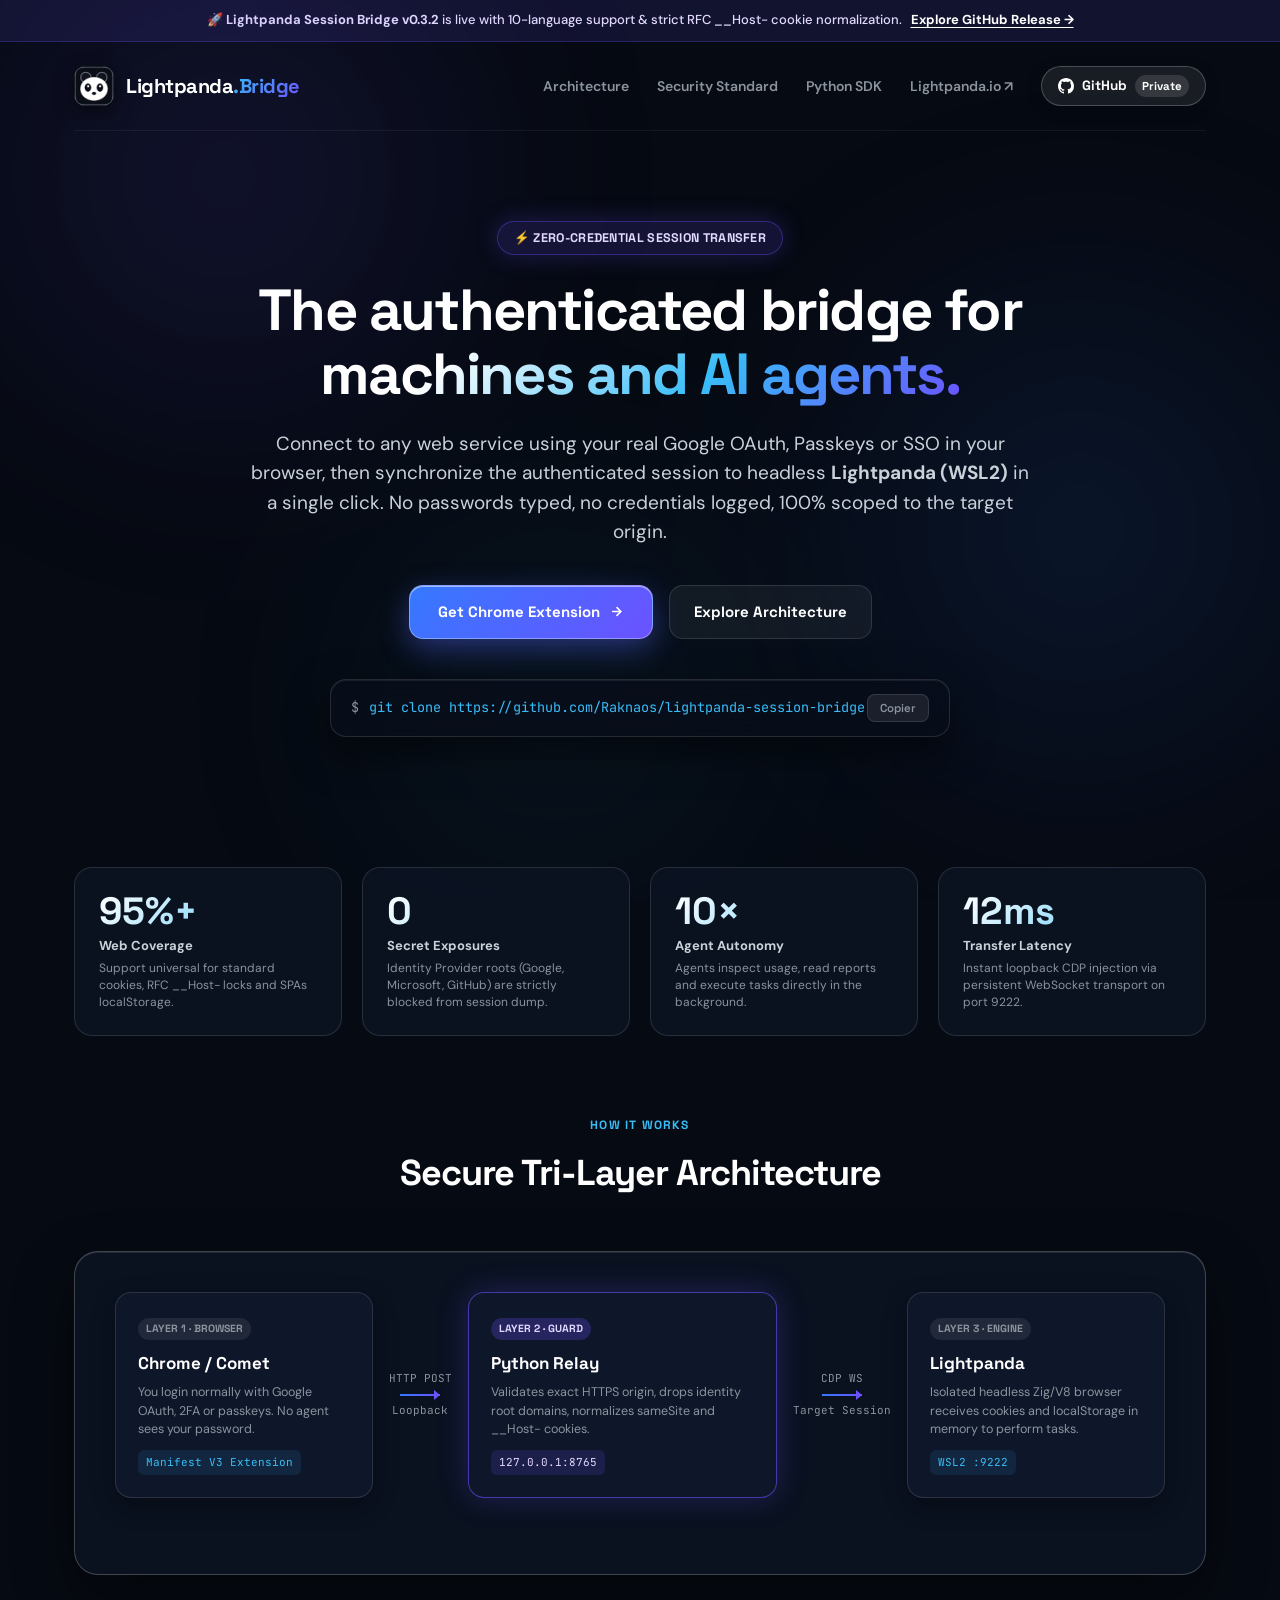
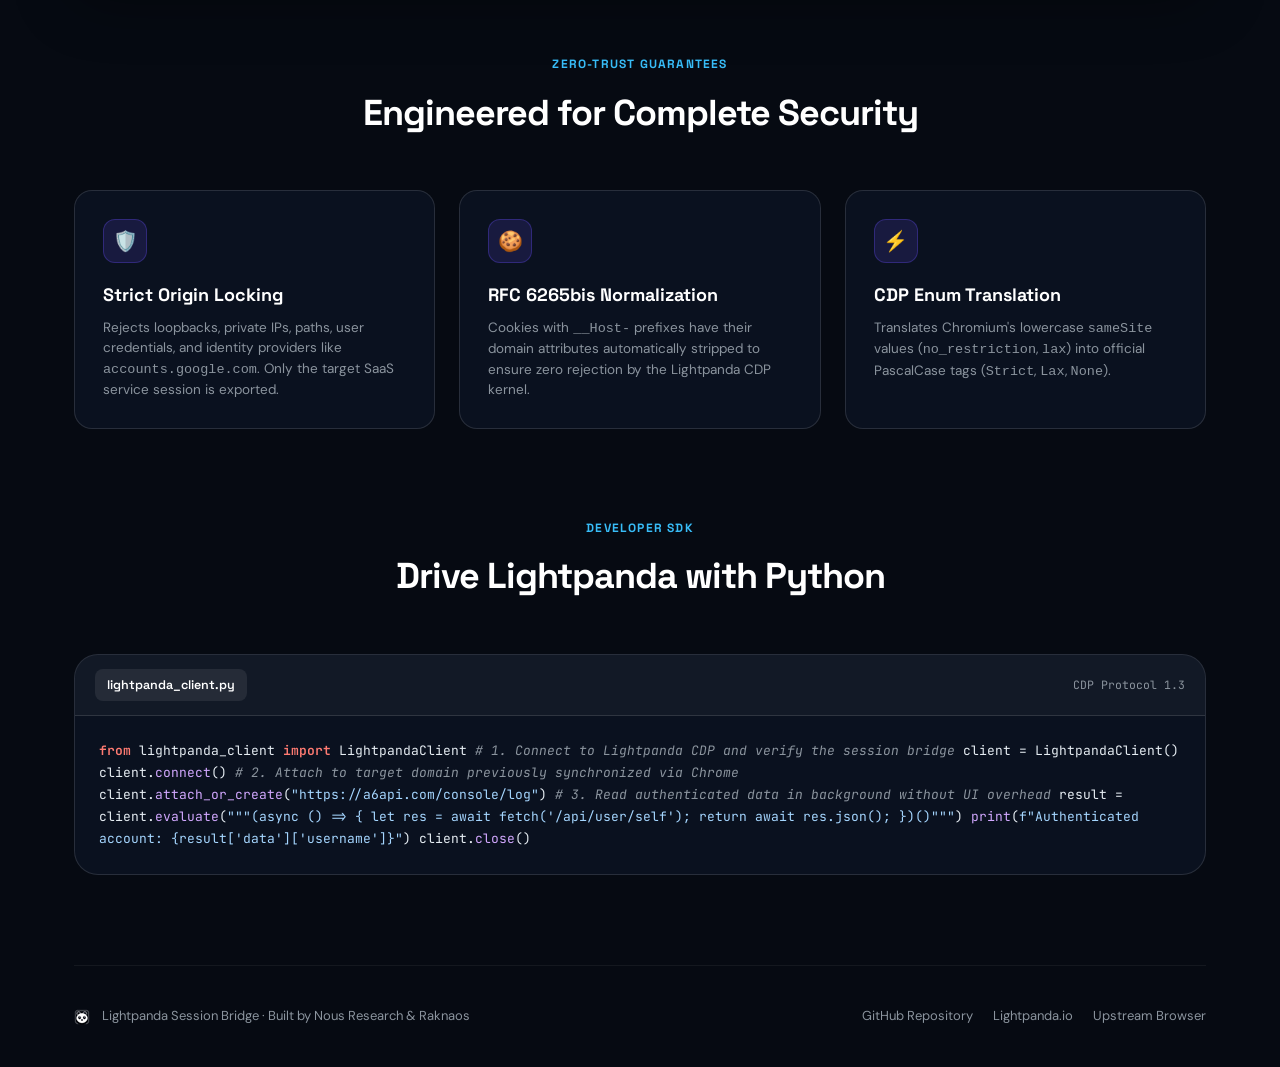
==== index.html @ ca89ea11 "feat(web): landing page with Quota Glass theme & lightpanda.io inspired benchmark layout, live GitHu" ====
<!doctype html>
<html lang="fr">
<head>
  <meta charset="utf-8">
  <meta name="viewport" content="width=device-width, initial-scale=1">
  <title>Lightpanda Session Bridge — The Authenticated Bridge for AI Agents</title>
  
  <link rel="preconnect" href="https://fonts.googleapis.com">
  <link rel="preconnect" href="https://fonts.gstatic.com" crossorigin>
  <link href="https://fonts.googleapis.com/css2?family=DM+Sans:ital,opsz,wght@0,9..40,400..700;1,9..40,400..700&family=Space+Grotesk:wght@500;600;700;800&family=JetBrains+Mono:wght@400;500;600&display=swap" rel="stylesheet">
  
  <style>
    /* =========================================================================
       QUOTA GLASS & LIGHTPANDA IO HYBRID DESIGN SYSTEM
       Theme: Deep glass, lilac / cyan / electric blue / purple 140° gradients
       ========================================================================= */
    :root {
      color-scheme: dark;
      --bg: #060a12;
      --bg-alt: #0a0f1d;
      --ink: #f0f6fc;
      --ink-secondary: #c9d1d9;
      --soft: #8b949e;
      --muted: #484f58;
      
      --blue: #3579ff;
      --violet: #6b52ff;
      --violet-blue: #5468ff;
      --lilac: #e2d9ff;
      --cyan: #38bdf8;
      --ice: #c8f7ff;
      --lime: #22c55e;
      
      --glass-alpha: 0.85;
      --card-bg: rgba(13, 20, 36, 0.75);
      --card-bg-hover: rgba(18, 28, 50, 0.85);
      --edge: rgba(255, 255, 255, 0.12);
      --edge-strong: rgba(255, 255, 255, 0.22);
      --edge-subtle: rgba(255, 255, 255, 0.06);
      
      --glow-violet: rgba(107, 82, 255, 0.28);
      --glow-blue: rgba(53, 121, 255, 0.25);
      --glow-cyan: rgba(56, 189, 248, 0.2);
      
      --radius-xl: 24px;
      --radius-lg: 18px;
      --radius-md: 12px;
      --radius-sm: 8px;
    }

    * { box-sizing: border-box; margin: 0; padding: 0; }

    html, body {
      width: 100%;
      min-height: 100%;
      background: var(--bg);
      color: var(--ink);
      font-family: 'DM Sans', -apple-system, BlinkMacSystemFont, "Segoe UI", Roboto, sans-serif;
      font-size: 15px;
      line-height: 1.6;
      -webkit-font-smoothing: antialiased;
      overflow-x: hidden;
    }

    /* Ambient Glow Background Spheres */
    .bg-glow-container {
      position: fixed;
      top: 0;
      left: 0;
      width: 100vw;
      height: 100vh;
      overflow: hidden;
      z-index: 0;
      pointer-events: none;
    }
    .glow-orb {
      position: absolute;
      border-radius: 50%;
      filter: blur(100px);
      opacity: 0.55;
    }
    .glow-orb-1 {
      width: 650px;
      height: 650px;
      top: -150px;
      left: -100px;
      background: radial-gradient(circle, var(--glow-violet) 0%, rgba(107, 82, 255, 0.05) 60%, transparent 80%);
    }
    .glow-orb-2 {
      width: 700px;
      height: 700px;
      top: 20%;
      right: -150px;
      background: radial-gradient(circle, var(--glow-blue) 0%, rgba(53, 121, 255, 0.04) 60%, transparent 80%);
    }
    .glow-orb-3 {
      width: 600px;
      height: 600px;
      bottom: -100px;
      left: 20%;
      background: radial-gradient(circle, var(--glow-cyan) 0%, transparent 75%);
      opacity: 0.35;
    }

    /* Layout Container */
    .container {
      max-width: 1180px;
      margin: 0 auto;
      padding: 0 24px;
      position: relative;
      z-index: 1;
    }

    /* Top Announcement Banner (Lightpanda style) */
    .top-banner {
      background: rgba(107, 82, 255, 0.12);
      border-bottom: 1px solid rgba(107, 82, 255, 0.25);
      padding: 10px 0;
      text-align: center;
      font-size: 13px;
      color: var(--lilac);
      font-weight: 500;
    }
    .top-banner a {
      color: #fff;
      font-weight: 700;
      text-decoration: underline;
      text-underline-offset: 3px;
      margin-left: 6px;
    }

    /* Navbar */
    .navbar {
      display: flex;
      align-items: center;
      justify-content: space-between;
      padding: 24px 0;
      border-bottom: 1px solid var(--edge-subtle);
      margin-bottom: 50px;
    }
    .nav-brand {
      display: flex;
      align-items: center;
      gap: 12px;
      text-decoration: none;
      color: #fff;
    }
    .brand-avatar {
      width: 40px;
      height: 40px;
      border-radius: 12px;
      background: linear-gradient(145deg, #0d1424, #1a233a);
      box-shadow: 0 6px 18px rgba(0, 0, 0, 0.5), inset 0 0 0 1px rgba(255, 255, 255, 0.25);
      display: flex;
      align-items: center;
      justify-content: center;
      overflow: hidden;
    }
    .brand-avatar img {
      width: 100%;
      height: 100%;
      object-fit: cover;
    }
    .brand-name {
      font-family: 'Space Grotesk', sans-serif;
      font-size: 20px;
      font-weight: 800;
      letter-spacing: -0.5px;
    }
    .brand-name span {
      background: linear-gradient(135deg, var(--cyan), var(--violet));
      -webkit-background-clip: text;
      -webkit-text-fill-color: transparent;
    }

    .nav-links {
      display: flex;
      align-items: center;
      gap: 28px;
    }
    .nav-link {
      color: var(--soft);
      text-decoration: none;
      font-weight: 600;
      font-size: 14px;
      transition: color 0.15s ease;
    }
    .nav-link:hover {
      color: #fff;
    }

    .github-btn {
      display: inline-flex;
      align-items: center;
      gap: 8px;
      padding: 8px 16px;
      border-radius: 99px;
      background: rgba(255, 255, 255, 0.08);
      border: 1px solid var(--edge-strong);
      color: #fff;
      font-family: 'Space Grotesk', sans-serif;
      font-size: 13.5px;
      font-weight: 700;
      text-decoration: none;
      backdrop-filter: blur(12px);
      box-shadow: 0 4px 16px rgba(0, 0, 0, 0.2);
      transition: all 0.2s ease;
    }
    .github-btn:hover {
      background: rgba(255, 255, 255, 0.15);
      border-color: rgba(255, 255, 255, 0.4);
      transform: translateY(-1px);
    }
    .github-stars {
      background: rgba(255, 255, 255, 0.12);
      padding: 2px 7px;
      border-radius: 99px;
      font-size: 11.5px;
    }

    /* Hero Section (Inspiré lightpanda.io) */
    .hero {
      text-align: center;
      padding: 40px 0 70px;
      max-width: 920px;
      margin: 0 auto;
    }
    .hero-badge {
      display: inline-flex;
      align-items: center;
      gap: 8px;
      padding: 6px 16px;
      border-radius: 99px;
      background: rgba(107, 82, 255, 0.15);
      border: 1px solid rgba(107, 82, 255, 0.35);
      color: var(--lilac);
      font-family: 'Space Grotesk', sans-serif;
      font-size: 12.5px;
      font-weight: 700;
      letter-spacing: 0.3px;
      margin-bottom: 24px;
      box-shadow: 0 0 24px rgba(107, 82, 255, 0.25);
    }
    .hero-title {
      font-family: 'Space Grotesk', sans-serif;
      font-size: 58px;
      font-weight: 800;
      line-height: 1.1;
      letter-spacing: -1.8px;
      margin-bottom: 22px;
      color: #ffffff;
    }
    .hero-title .gradient-text {
      background: linear-gradient(135deg, #ffffff 20%, var(--cyan) 60%, var(--violet) 100%);
      -webkit-background-clip: text;
      -webkit-text-fill-color: transparent;
      display: inline-block;
    }
    .hero-subtitle {
      font-size: 19px;
      color: var(--ink-secondary);
      line-height: 1.55;
      margin-bottom: 38px;
      max-width: 780px;
      margin-left: auto;
      margin-right: auto;
    }

    /* Hero CTA Row */
    .hero-actions {
      display: flex;
      align-items: center;
      justify-content: center;
      gap: 16px;
      margin-bottom: 40px;
    }
    .btn-cta-primary {
      display: inline-flex;
      align-items: center;
      gap: 9px;
      padding: 14px 28px;
      border-radius: 14px;
      background: linear-gradient(135deg, var(--blue) 0%, var(--violet) 100%);
      color: #fff;
      font-family: 'Space Grotesk', sans-serif;
      font-weight: 700;
      font-size: 15px;
      text-decoration: none;
      box-shadow: 0 10px 30px rgba(84, 104, 255, 0.4), inset 0 1px 0 rgba(255, 255, 255, 0.5);
      transition: all 0.2s cubic-bezier(0.16, 1, 0.3, 1);
      border: 1px solid rgba(255, 255, 255, 0.35);
    }
    .btn-cta-primary:hover {
      transform: translateY(-2px);
      box-shadow: 0 16px 40px rgba(84, 104, 255, 0.55), inset 0 1px 0 rgba(255, 255, 255, 0.7);
      filter: brightness(1.06);
    }
    .btn-cta-secondary {
      display: inline-flex;
      align-items: center;
      gap: 8px;
      padding: 14px 24px;
      border-radius: 14px;
      background: rgba(255, 255, 255, 0.05);
      border: 1px solid var(--edge);
      color: #fff;
      font-family: 'Space Grotesk', sans-serif;
      font-weight: 700;
      font-size: 15px;
      text-decoration: none;
      transition: all 0.15s ease;
    }
    .btn-cta-secondary:hover {
      background: rgba(255, 255, 255, 0.1);
      border-color: rgba(255, 255, 255, 0.25);
    }

    /* Terminal Quickstart Box */
    .terminal-box {
      background: rgba(9, 14, 26, 0.85);
      backdrop-filter: blur(24px);
      border: 1px solid var(--edge);
      border-radius: 16px;
      max-width: 620px;
      margin: 0 auto;
      padding: 14px 20px;
      display: flex;
      align-items: center;
      justify-content: space-between;
      font-family: 'JetBrains Mono', monospace;
      font-size: 13.5px;
      color: var(--cyan);
      box-shadow: 0 16px 40px rgba(0, 0, 0, 0.5), inset 0 1px 0 rgba(255, 255, 255, 0.08);
    }
    .terminal-code {
      display: flex;
      align-items: center;
      gap: 10px;
    }
    .terminal-prompt {
      color: var(--soft);
      user-select: none;
    }
    .copy-btn {
      background: rgba(255, 255, 255, 0.08);
      border: 1px solid var(--edge);
      color: var(--soft);
      padding: 6px 12px;
      border-radius: 8px;
      cursor: pointer;
      font-size: 11.5px;
      font-family: 'Space Grotesk', sans-serif;
      font-weight: 600;
      transition: all 0.15s ease;
    }
    .copy-btn:hover {
      background: rgba(255, 255, 255, 0.15);
      color: #fff;
    }

    /* Benchmark / Stats Bar (Like lightpanda.io 9x / 16x) */
    .metrics-grid {
      display: grid;
      grid-template-columns: repeat(4, 1fr);
      gap: 20px;
      margin: 60px 0 80px;
    }
    .metric-card {
      background: var(--card-bg);
      backdrop-filter: blur(20px);
      border: 1px solid var(--edge);
      border-radius: var(--radius-lg);
      padding: 24px;
      text-align: left;
      position: relative;
      overflow: hidden;
      transition: all 0.2s ease;
    }
    .metric-card:hover {
      border-color: var(--edge-strong);
      transform: translateY(-2px);
      background: var(--card-bg-hover);
    }
    .metric-val {
      font-family: 'Space Grotesk', sans-serif;
      font-size: 38px;
      font-weight: 800;
      color: #fff;
      line-height: 1;
      margin-bottom: 6px;
      background: linear-gradient(135deg, #ffffff, var(--cyan));
      -webkit-background-clip: text;
      -webkit-text-fill-color: transparent;
    }
    .metric-label {
      font-size: 13px;
      font-weight: 700;
      color: var(--ink-secondary);
      margin-bottom: 4px;
    }
    .metric-desc {
      font-size: 12px;
      color: var(--soft);
      line-height: 1.4;
    }

    /* Architecture Interactive Schema Section */
    .section-title-wrap {
      text-align: center;
      margin-bottom: 48px;
    }
    .section-eyebrow {
      font-family: 'Space Grotesk', sans-serif;
      font-size: 12px;
      text-transform: uppercase;
      letter-spacing: 1.2px;
      color: var(--cyan);
      font-weight: 700;
      margin-bottom: 10px;
    }
    .section-heading {
      font-family: 'Space Grotesk', sans-serif;
      font-size: 36px;
      font-weight: 800;
      letter-spacing: -1px;
      color: #fff;
    }

    .schema-board {
      background: var(--card-bg);
      backdrop-filter: blur(28px);
      border: 1px solid var(--edge-strong);
      border-radius: var(--radius-xl);
      padding: 40px;
      box-shadow: 0 24px 60px rgba(0, 0, 0, 0.4), inset 0 1px 0 rgba(255, 255, 255, 0.1);
      margin-bottom: 80px;
    }
    .diagram-steps {
      display: grid;
      grid-template-columns: 1fr auto 1.2fr auto 1fr;
      align-items: center;
      gap: 16px;
      margin-bottom: 36px;
    }
    .diagram-node {
      background: rgba(16, 24, 44, 0.85);
      border: 1px solid var(--edge);
      border-radius: 16px;
      padding: 22px;
      position: relative;
      box-shadow: 0 8px 24px rgba(0, 0, 0, 0.3);
    }
    .diagram-node.active-node {
      border-color: rgba(107, 82, 255, 0.6);
      box-shadow: 0 0 30px rgba(107, 82, 255, 0.25);
    }
    .node-badge {
      font-size: 10.5px;
      font-family: 'Space Grotesk', sans-serif;
      font-weight: 700;
      text-transform: uppercase;
      padding: 3px 8px;
      border-radius: 99px;
      background: rgba(255, 255, 255, 0.08);
      color: var(--soft);
      display: inline-block;
      margin-bottom: 10px;
    }
    .node-title {
      font-family: 'Space Grotesk', sans-serif;
      font-size: 17px;
      font-weight: 700;
      color: #fff;
      margin-bottom: 6px;
    }
    .node-desc {
      font-size: 12.5px;
      color: var(--soft);
      line-height: 1.45;
    }
    .node-tag {
      margin-top: 12px;
      font-family: 'JetBrains Mono', monospace;
      font-size: 11px;
      color: var(--cyan);
      background: rgba(56, 189, 248, 0.1);
      padding: 4px 8px;
      border-radius: 6px;
      display: inline-block;
    }

    .diagram-arrow {
      color: var(--violet);
      display: flex;
      flex-direction: column;
      align-items: center;
      gap: 6px;
      font-family: 'JetBrains Mono', monospace;
      font-size: 11px;
      color: var(--soft);
    }
    .arrow-line {
      width: 40px;
      height: 2px;
      background: linear-gradient(90deg, var(--blue), var(--violet));
      position: relative;
    }
    .arrow-line::after {
      content: '';
      position: absolute;
      right: 0;
      top: -4px;
      border-left: 6px solid var(--violet);
      border-top: 5px solid transparent;
      border-bottom: 5px solid transparent;
    }

    /* Technical Callout Highlights */
    .tech-grid {
      display: grid;
      grid-template-columns: repeat(3, 1fr);
      gap: 24px;
      margin-bottom: 90px;
    }
    .tech-card {
      background: var(--card-bg);
      border: 1px solid var(--edge);
      border-radius: var(--radius-lg);
      padding: 28px;
      transition: all 0.2s ease;
    }
    .tech-card:hover {
      border-color: var(--edge-strong);
      transform: translateY(-2px);
    }
    .tech-icon {
      width: 44px;
      height: 44px;
      border-radius: 12px;
      background: rgba(107, 82, 255, 0.15);
      border: 1px solid rgba(107, 82, 255, 0.3);
      display: flex;
      align-items: center;
      justify-content: center;
      color: var(--lilac);
      font-size: 20px;
      margin-bottom: 18px;
    }
    .tech-title {
      font-family: 'Space Grotesk', sans-serif;
      font-size: 18px;
      font-weight: 700;
      color: #fff;
      margin-bottom: 8px;
    }
    .tech-desc {
      font-size: 13.5px;
      color: var(--soft);
      line-height: 1.5;
    }

    /* Live Code Showcase */
    .code-section {
      background: var(--card-bg);
      border: 1px solid var(--edge);
      border-radius: var(--radius-xl);
      overflow: hidden;
      margin-bottom: 90px;
    }
    .code-header {
      background: rgba(255, 255, 255, 0.03);
      border-bottom: 1px solid var(--edge);
      padding: 14px 20px;
      display: flex;
      align-items: center;
      justify-content: space-between;
    }
    .code-tabs {
      display: flex;
      gap: 8px;
    }
    .code-tab {
      padding: 6px 12px;
      border-radius: 8px;
      font-family: 'Space Grotesk', sans-serif;
      font-size: 12.5px;
      font-weight: 600;
      background: rgba(255, 255, 255, 0.08);
      color: #fff;
      border: none;
      cursor: pointer;
    }
    .code-body {
      padding: 24px;
      font-family: 'JetBrains Mono', monospace;
      font-size: 13px;
      line-height: 1.7;
      color: #e6edf3;
      overflow-x: auto;
    }
    .code-keyword { color: #ff7b72; font-weight: 600; }
    .code-func { color: #d2a8ff; }
    .code-string { color: #a5d6ff; }
    .code-comment { color: #8b949e; font-style: italic; }

    /* Footer */
    .site-footer {
      border-top: 1px solid var(--edge-subtle);
      padding: 40px 0;
      display: flex;
      align-items: center;
      justify-content: space-between;
      color: var(--soft);
      font-size: 13px;
    }
    .footer-left {
      display: flex;
      align-items: center;
      gap: 12px;
    }
    .footer-links {
      display: flex;
      gap: 20px;
    }
    .footer-links a {
      color: var(--soft);
      text-decoration: none;
      transition: color 0.15s ease;
    }
    .footer-links a:hover {
      color: #fff;
    }
  </style>
</head>
<body>

  <!-- Ambient Lighting Effects -->
  <div class="bg-glow-container">
    <div class="glow-orb glow-orb-1"></div>
    <div class="glow-orb glow-orb-2"></div>
    <div class="glow-orb glow-orb-3"></div>
  </div>

  <!-- Announcement Bar -->
  <div class="top-banner">
    🚀 <strong>Lightpanda Session Bridge v0.3.2</strong> is live with 10-language support & strict RFC __Host- cookie normalization.
    <a href="https://github.com/Raknaos/lightpanda-session-bridge" target="_blank" rel="noopener">Explore GitHub Release →</a>
  </div>

  <div class="container">
    <!-- Navigation -->
    <header class="navbar">
      <a href="#" class="nav-brand">
        <div class="brand-avatar">
          <img src="extension/icons/icon48.png" alt="Lightpanda Logo">
        </div>
        <div class="brand-name">Lightpanda<span>.Bridge</span></div>
      </a>

      <nav class="nav-links">
        <a href="#architecture" class="nav-link">Architecture</a>
        <a href="#security" class="nav-link">Security Standard</a>
        <a href="#code" class="nav-link">Python SDK</a>
        <a href="https://lightpanda.io" target="_blank" rel="noopener" class="nav-link">Lightpanda.io ↗</a>
        <a href="https://github.com/Raknaos/lightpanda-session-bridge" target="_blank" rel="noopener" class="github-btn">
          <svg width="16" height="16" viewBox="0 0 24 24" fill="currentColor"><path d="M12 0C5.37 0 0 5.37 0 12c0 5.31 3.435 9.795 8.205 11.385.6.105.825-.255.825-.57 0-.285-.015-1.23-.015-2.235-3.015.555-3.795-.735-4.035-1.41-.135-.345-.72-1.41-1.23-1.695-.42-.225-1.02-.78-.015-.795.945-.015 1.62.87 1.845 1.23 1.08 1.815 2.805 1.305 3.495.99.105-.78.42-1.305.765-1.605-2.67-.3-5.46-1.335-5.46-5.925 0-1.305.465-2.385 1.23-3.225-.12-.3-.54-1.53.12-3.18 0 0 1.005-.315 3.3 1.23.96-.27 1.98-.405 3-.405s2.04.135 3 .405c2.295-1.56 3.3-1.23 3.3-1.23.66 1.65.24 2.88.12 3.18.765.84 1.23 1.905 1.23 3.225 0 4.605-2.805 5.625-5.475 5.925.435.375.81 1.095.81 2.22 0 1.605-.015 2.895-.015 3.3 0 .315.225.69.825.57A12.02 12.02 0 0024 12c0-6.63-5.37-12-12-12z"/></svg>
          <span>GitHub</span>
          <span class="github-stars" id="gh-badge">Private</span>
        </a>
      </nav>
    </header>

    <!-- Hero Section -->
    <section class="hero">
      <div class="hero-badge">
        <span>⚡ ZERO-CREDENTIAL SESSION TRANSFER</span>
      </div>
      <h1 class="hero-title">
        The authenticated bridge for <br><span class="gradient-text">machines and AI agents.</span>
      </h1>
      <p class="hero-subtitle">
        Connect to any web service using your real Google OAuth, Passkeys or SSO in your browser, then synchronize the authenticated session to headless <strong>Lightpanda (WSL2)</strong> in a single click. No passwords typed, no credentials logged, 100% scoped to the target origin.
      </p>

      <div class="hero-actions">
        <a href="https://github.com/Raknaos/lightpanda-session-bridge" target="_blank" rel="noopener" class="btn-cta-primary">
          <span>Get Chrome Extension</span>
          <svg width="15" height="15" viewBox="0 0 24 24" fill="none" stroke="currentColor" stroke-width="2.5"><path d="M5 12h14M12 5l7 7-7 7"/></svg>
        </a>
        <a href="#architecture" class="btn-cta-secondary">
          <span>Explore Architecture</span>
        </a>
      </div>

      <!-- Quickstart Command -->
      <div class="terminal-box">
        <div class="terminal-code">
          <span class="terminal-prompt">$</span>
          <span>git clone https://github.com/Raknaos/lightpanda-session-bridge</span>
        </div>
        <button class="copy-btn" onclick="navigator.clipboard.writeText('git clone https://github.com/Raknaos/lightpanda-session-bridge')">Copier</button>
      </div>
    </section>

    <!-- Key Metrics Section -->
    <div class="metrics-grid">
      <div class="metric-card">
        <div class="metric-val">95%+</div>
        <div class="metric-label">Web Coverage</div>
        <div class="metric-desc">Support universal for standard cookies, RFC __Host- locks and SPAs localStorage.</div>
      </div>
      <div class="metric-card">
        <div class="metric-val">0</div>
        <div class="metric-label">Secret Exposures</div>
        <div class="metric-desc">Identity Provider roots (Google, Microsoft, GitHub) are strictly blocked from session dump.</div>
      </div>
      <div class="metric-card">
        <div class="metric-val">10×</div>
        <div class="metric-label">Agent Autonomy</div>
        <div class="metric-desc">Agents inspect usage, read reports and execute tasks directly in the background.</div>
      </div>
      <div class="metric-card">
        <div class="metric-val">12ms</div>
        <div class="metric-label">Transfer Latency</div>
        <div class="metric-desc">Instant loopback CDP injection via persistent WebSocket transport on port 9222.</div>
      </div>
    </div>

    <!-- Architecture Section -->
    <section id="architecture">
      <div class="section-title-wrap">
        <div class="section-eyebrow">How It Works</div>
        <h2 class="section-heading">Secure Tri-Layer Architecture</h2>
      </div>

      <div class="schema-board">
        <div class="diagram-steps">
          <!-- Step 1 -->
          <div class="diagram-node">
            <span class="node-badge">Layer 1 · Browser</span>
            <h3 class="node-title">Chrome / Comet</h3>
            <p class="node-desc">You login normally with Google OAuth, 2FA or passkeys. No agent sees your password.</p>
            <span class="node-tag">Manifest V3 Extension</span>
          </div>

          <!-- Connector -->
          <div class="diagram-arrow">
            <span>HTTP POST</span>
            <div class="arrow-line"></div>
            <span>Loopback</span>
          </div>

          <!-- Step 2 -->
          <div class="diagram-node active-node">
            <span class="node-badge" style="background: rgba(107, 82, 255, 0.25); color: var(--lilac);">Layer 2 · Guard</span>
            <h3 class="node-title">Python Relay</h3>
            <p class="node-desc">Validates exact HTTPS origin, drops identity root domains, normalizes sameSite and __Host- cookies.</p>
            <span class="node-tag" style="color: var(--lilac); background: rgba(107, 82, 255, 0.15);">127.0.0.1:8765</span>
          </div>

          <!-- Connector -->
          <div class="diagram-arrow">
            <span>CDP WS</span>
            <div class="arrow-line"></div>
            <span>Target Session</span>
          </div>

          <!-- Step 3 -->
          <div class="diagram-node">
            <span class="node-badge">Layer 3 · Engine</span>
            <h3 class="node-title">Lightpanda</h3>
            <p class="node-desc">Isolated headless Zig/V8 browser receives cookies and localStorage in memory to perform tasks.</p>
            <span class="node-tag">WSL2 :9222</span>
          </div>
        </div>
      </div>
    </section>

    <!-- Technical Pillars -->
    <section id="security">
      <div class="section-title-wrap">
        <div class="section-eyebrow">Zero-Trust Guarantees</div>
        <h2 class="section-heading">Engineered for Complete Security</h2>
      </div>

      <div class="tech-grid">
        <div class="tech-card">
          <div class="tech-icon">🛡️</div>
          <h3 class="tech-title">Strict Origin Locking</h3>
          <p class="tech-desc">
            Rejects loopbacks, private IPs, paths, user credentials, and identity providers like <code>accounts.google.com</code>. Only the target SaaS service session is exported.
          </p>
        </div>

        <div class="tech-card">
          <div class="tech-icon">🍪</div>
          <h3 class="tech-title">RFC 6265bis Normalization</h3>
          <p class="tech-desc">
            Cookies with <code>__Host-</code> prefixes have their domain attributes automatically stripped to ensure zero rejection by the Lightpanda CDP kernel.
          </p>
        </div>

        <div class="tech-card">
          <div class="tech-icon">⚡</div>
          <h3 class="tech-title">CDP Enum Translation</h3>
          <p class="tech-desc">
            Translates Chromium's lowercase <code>sameSite</code> values (<code>no_restriction</code>, <code>lax</code>) into official PascalCase tags (<code>Strict</code>, <code>Lax</code>, <code>None</code>).
          </p>
        </div>
      </div>
    </section>

    <!-- Code SDK Showcase -->
    <section id="code">
      <div class="section-title-wrap">
        <div class="section-eyebrow">Developer SDK</div>
        <h2 class="section-heading">Drive Lightpanda with Python</h2>
      </div>

      <div class="code-section">
        <div class="code-header">
          <div class="code-tabs">
            <span class="code-tab">lightpanda_client.py</span>
          </div>
          <span style="font-size: 11.5px; color: var(--soft); font-family: 'JetBrains Mono';">CDP Protocol 1.3</span>
        </div>
        <div class="code-body">
<span class="code-keyword">from</span> lightpanda_client <span class="code-keyword">import</span> LightpandaClient

<span class="code-comment"># 1. Connect to Lightpanda CDP and verify the session bridge</span>
client = LightpandaClient()
client.<span class="code-func">connect</span>()

<span class="code-comment"># 2. Attach to target domain previously synchronized via Chrome</span>
client.<span class="code-func">attach_or_create</span>(<span class="code-string">"https://a6api.com/console/log"</span>)

<span class="code-comment"># 3. Read authenticated data in background without UI overhead</span>
result = client.<span class="code-func">evaluate</span>(<span class="code-string">"""(async () => {
    let res = await fetch('/api/user/self');
    return await res.json();
})()"""</span>)

<span class="code-func">print</span>(<span class="code-string">f"Authenticated account: {result['data']['username']}"</span>)
client.<span class="code-func">close</span>()
        </div>
      </div>
    </section>

    <!-- Footer -->
    <footer class="site-footer">
      <div class="footer-left">
        <img src="extension/icons/icon16.png" width="16" height="16" alt="Panda Logo">
        <span>Lightpanda Session Bridge · Built by Nous Research & Raknaos</span>
      </div>
      <div class="footer-links">
        <a href="https://github.com/Raknaos/lightpanda-session-bridge" target="_blank" rel="noopener">GitHub Repository</a>
        <a href="https://lightpanda.io" target="_blank" rel="noopener">Lightpanda.io</a>
        <a href="https://github.com/lightpanda-io/browser" target="_blank" rel="noopener">Upstream Browser</a>
      </div>
    </footer>
  </div>

  <script>
    // Live GitHub Repository Status Check
    async function checkRepoStatus() {
      try {
        const res = await fetch('https://api.github.com/repos/Raknaos/lightpanda-session-bridge');
        if (res.ok) {
          const data = await res.json();
          const badge = document.querySelector('#gh-badge');
          if (badge) {
            badge.textContent = `★ ${data.stargazers_count || 0}`;
          }
        }
      } catch (_) {}
    }
    checkRepoStatus();
  </script>
</body>
</html>
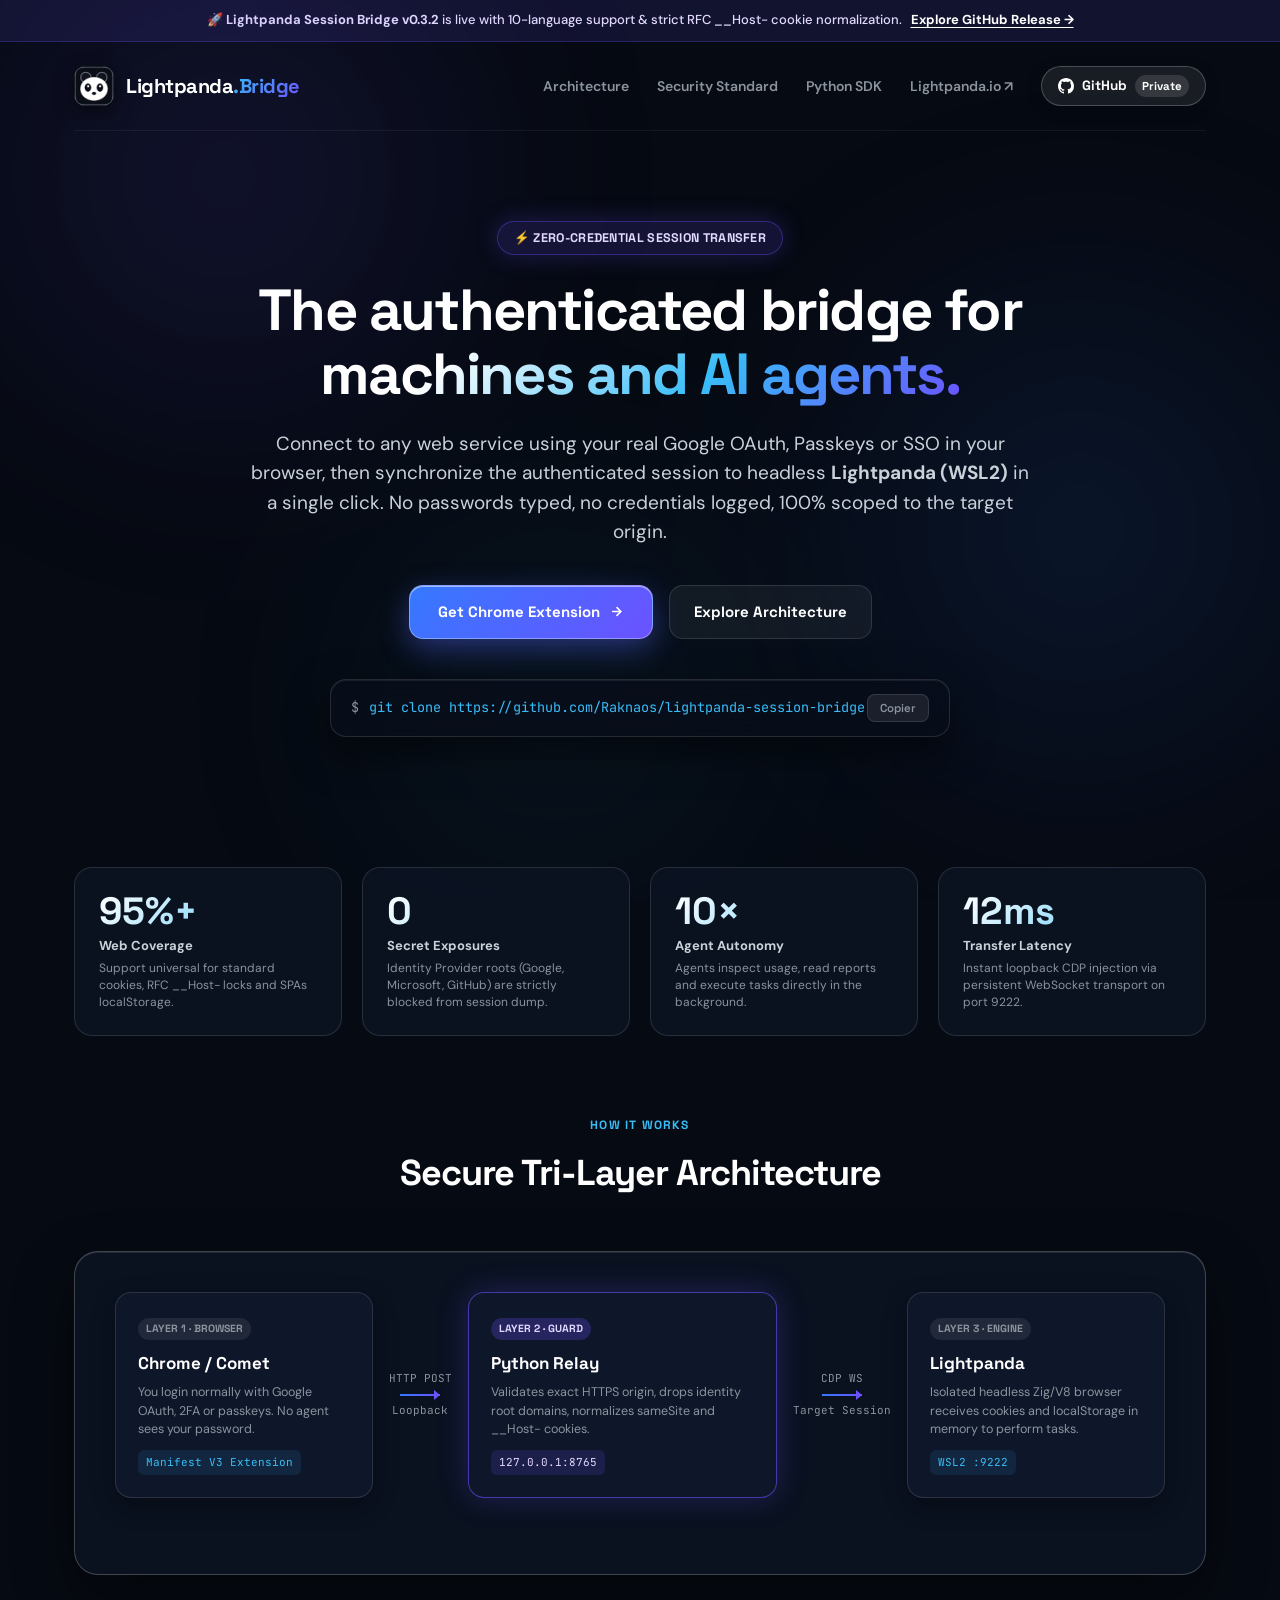
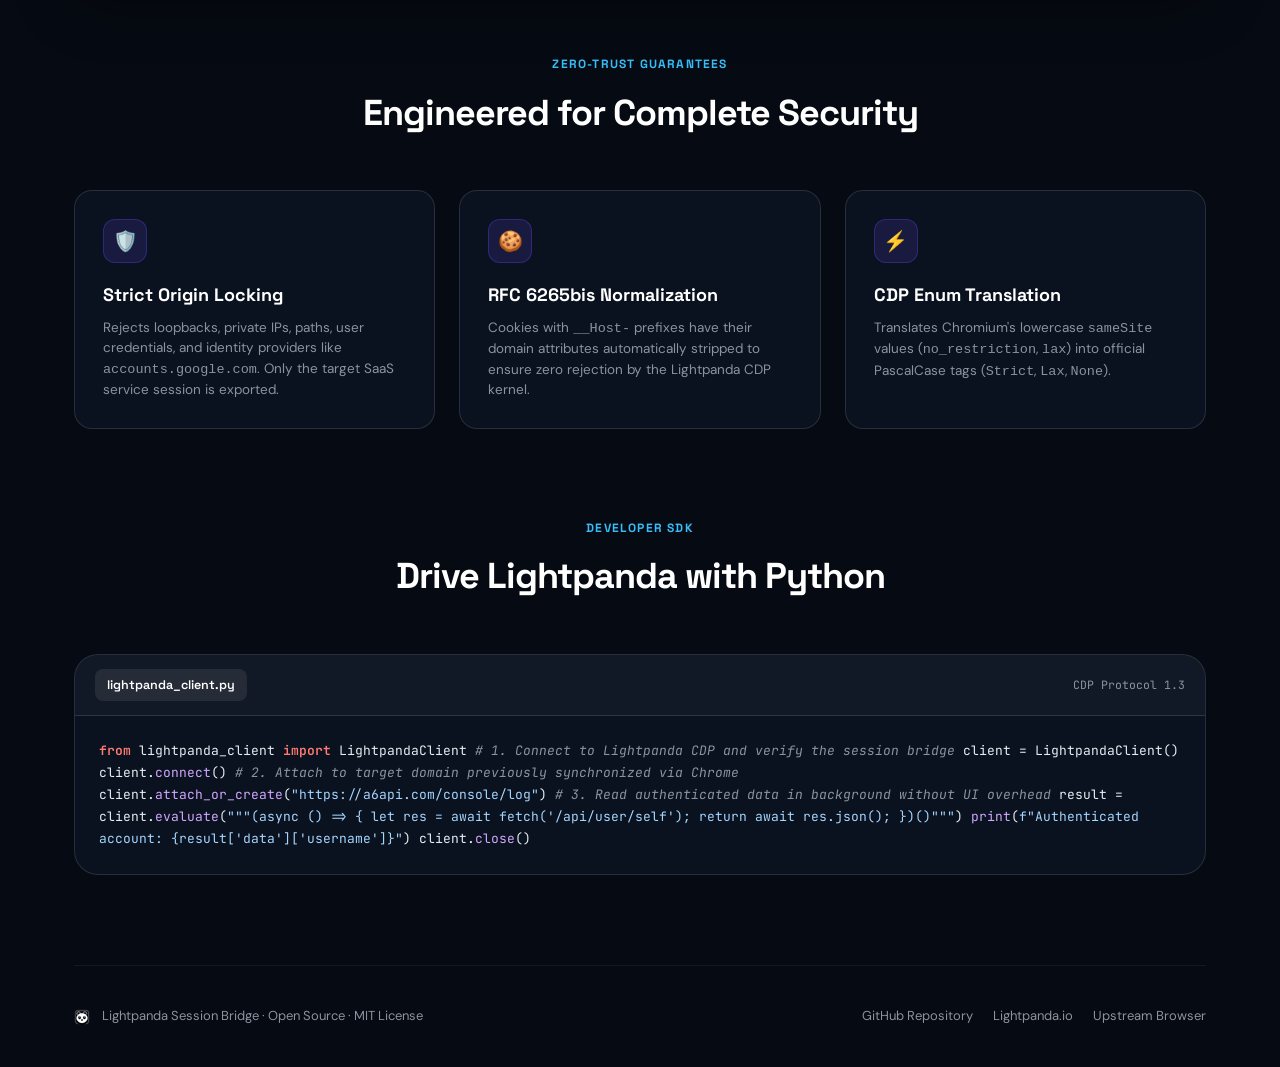
==== commit f4344844: "security: patch relay authentication, bundle local fonts, sanitize outputs and remove popup screensh" ====
--- a/index.html
+++ b/index.html
@@ -850,7 +850,7 @@
     <footer class="site-footer">
       <div class="footer-left">
         <img src="extension/icons/icon16.png" width="16" height="16" alt="Panda Logo">
-        <span>Lightpanda Session Bridge · Built by Nous Research & Raknaos</span>
+        <span>Lightpanda Session Bridge · Open Source · MIT License</span>
       </div>
       <div class="footer-links">
         <a href="https://github.com/Raknaos/lightpanda-session-bridge" target="_blank" rel="noopener">GitHub Repository</a>
